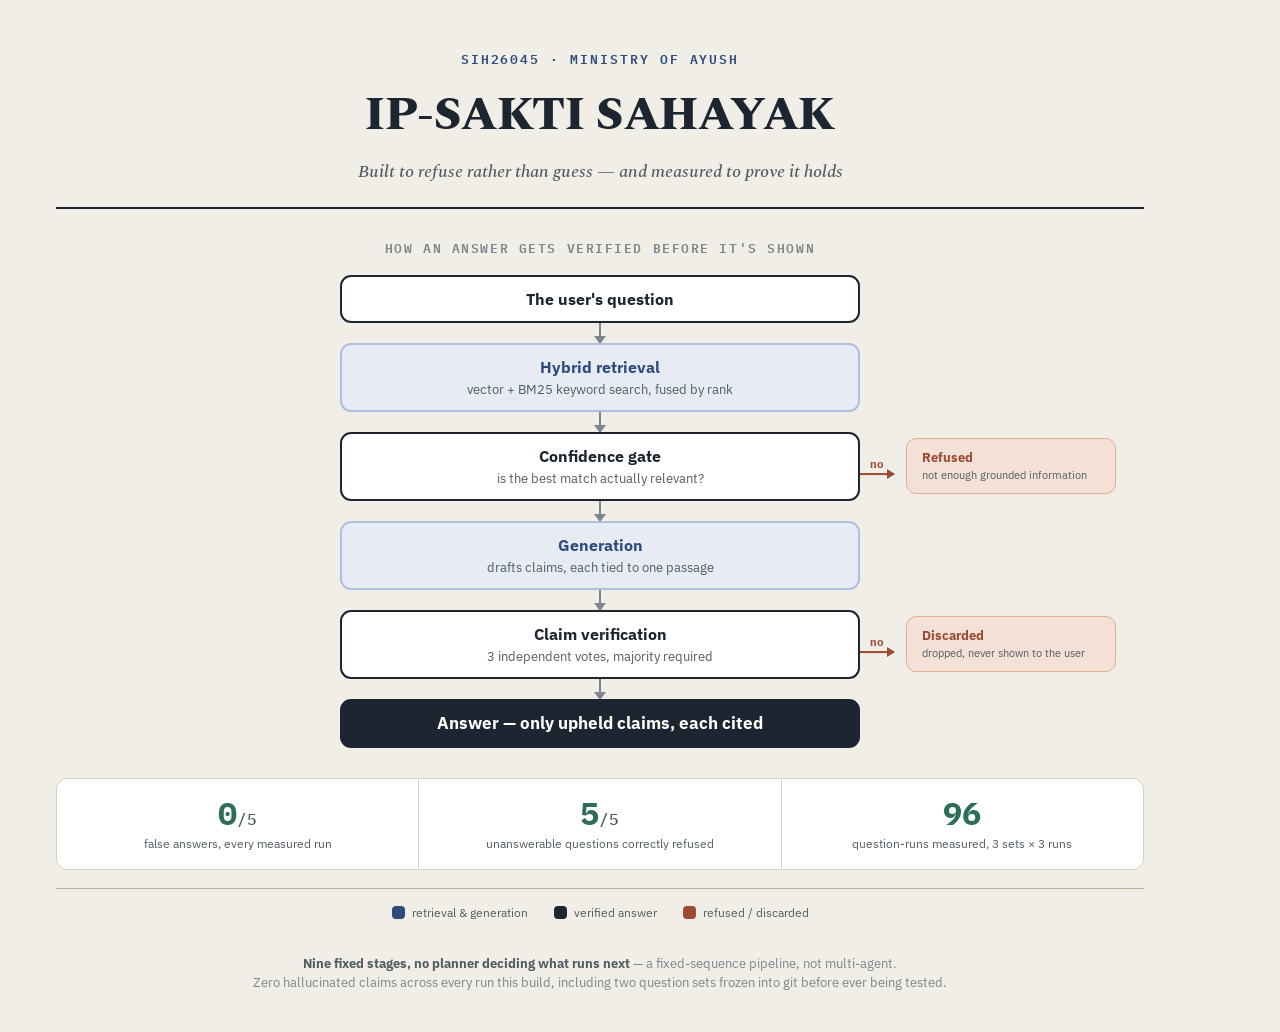
==== docs/assets/src/linkedin-pipeline.html @ 7663945b "Fix pipeline diagram centering/box-size bug; add a short LinkedIn version The comprehensive poster h" ====
<!doctype html>
<html lang="en">
<head>
<meta charset="utf-8">
<title>linkedin</title>
<style>
  @import url('https://fonts.googleapis.com/css2?family=Spectral:wght@500;600;700;800&family=IBM+Plex+Sans:wght@400;500;600;700&family=IBM+Plex+Mono:wght@400;500;600;700&display=swap');

  :root{
    --paper:#F0EEE6; --panel:#FFFFFF; --ink:#1C2530; --ink-soft:#525C63; --ink-faint:#7C868C;
    --line:#D7D2C2; --line-strong:#B9B29A;
    --indigo:#2F4B7C; --indigo-soft:#E6EBF4; --indigo-line:#AEC0DE;
    --brass:#8F6C2A; --brass-soft:#F2E9D2; --brass-line:#D9C593;
    --sage:#2E6E58; --sage-soft:#DFEEE6; --sage-line:#9FCBB3;
    --rust:#9C4A32; --rust-soft:#F3E1D8; --rust-line:#E0AC93;
  }
  *{ box-sizing:border-box; }
  html,body{ margin:0; padding:0; }
  body{ width:1200px; background:var(--paper); color:var(--ink); font-family:'IBM Plex Sans',system-ui,sans-serif; -webkit-font-smoothing:antialiased; }
  .sheet{ padding:48px 56px 40px; }

  header{ text-align:center; padding-bottom:22px; border-bottom:2.5px solid var(--ink); margin-bottom:28px; }
  .eyebrow{ font-family:'IBM Plex Mono',monospace; font-size:13px; letter-spacing:.15em; text-transform:uppercase; color:var(--indigo); margin:0 0 10px; font-weight:600; }
  h1{ font-family:'Spectral',Georgia,serif; font-weight:800; font-size:46px; letter-spacing:-.01em; margin:0 0 8px; color:var(--ink); }
  .dek{ font-family:'Spectral',Georgia,serif; font-style:italic; font-weight:500; font-size:18px; color:var(--ink-soft); margin:0; }

  h2.sec{ font-family:'IBM Plex Mono',monospace; font-size:13px; letter-spacing:.12em; text-transform:uppercase; color:var(--ink-faint); font-weight:600; margin:0 0 16px; text-align:center; }

  .flow{ display:flex; flex-direction:column; width:520px; margin:0 auto; }
  .fnode{ width:520px; background:var(--panel); border:2px solid var(--ink); border-radius:11px; padding:12px 22px;
          text-align:center; position:relative; z-index:2; display:flex; flex-direction:column; justify-content:center; min-height:48px; }
  .fnode .t{ font-weight:700; font-size:16px; color:var(--ink); line-height:1.25; }
  .fnode .s{ font-size:12.5px; color:var(--ink-soft); line-height:1.35; margin-top:4px; }
  .fnode.indigo{ background:var(--indigo-soft); border-color:var(--indigo-line); }
  .fnode.indigo .t{ color:var(--indigo); }
  .fnode.final{ background:var(--ink); border-color:var(--ink); }
  .fnode.final .t{ color:#fff; font-size:17px; }
  .fnode.final .s{ color:#CBD3D8; }

  .connector{ width:2px; height:20px; background:var(--ink-faint); align-self:center; position:relative; z-index:1; }
  .connector::after{ content:""; position:absolute; bottom:-1px; left:50%; transform:translateX(-50%); width:0; height:0; border-left:6px solid transparent; border-right:6px solid transparent; border-top:8px solid var(--ink-faint); }

  .branch-wrap{ position:relative; }
  .branch-group{ position:absolute; top:50%; left:520px; transform:translateY(-50%); display:flex; align-items:center; gap:12px; }
  .bline-col{ display:flex; flex-direction:column; align-items:center; }
  .blabel{ font-family:'IBM Plex Mono',monospace; font-size:10.5px; font-weight:700; color:var(--rust); margin-bottom:2px; white-space:nowrap; }
  .bline{ width:34px; height:2px; background:var(--rust); position:relative; }
  .bline::after{ content:""; position:absolute; right:-1px; top:50%; transform:translateY(-50%); width:0; height:0; border-top:5px solid transparent; border-bottom:5px solid transparent; border-left:8px solid var(--rust); }
  .exit{ width:210px; background:var(--rust-soft); border:1.5px solid var(--rust-line); border-radius:10px; padding:10px 15px; text-align:left; }
  .exit .t{ font-weight:700; font-size:13px; color:var(--rust); margin-bottom:2px; }
  .exit .s{ font-size:11px; color:var(--ink-soft); line-height:1.35; }

  .stats{ display:grid; grid-template-columns:repeat(3,1fr); gap:1px; background:var(--line); border:1px solid var(--line); border-radius:11px; overflow:hidden; margin:30px 0 18px; }
  .stat{ background:var(--panel); padding:18px 14px; text-align:center; }
  .stat .n{ font-family:'IBM Plex Mono',monospace; font-variant-numeric:tabular-nums; font-weight:700; font-size:32px; color:var(--sage); line-height:1; }
  .stat .n small{ font-size:16px; color:var(--ink-soft); font-weight:500; }
  .stat .l{ font-size:11.5px; color:var(--ink-soft); margin-top:7px; line-height:1.35; }

  .legend{ display:flex; justify-content:center; gap:26px; padding:16px 0; border-top:1.5px solid var(--line-strong); font-size:12px; color:var(--ink-soft); }
  .legend .item{ display:flex; align-items:center; gap:7px; }
  .sw{ width:13px; height:13px; border-radius:4px; flex:none; }

  footer{ text-align:center; padding-top:18px; }
  footer p{ font-size:12.5px; color:var(--ink-faint); margin:0; line-height:1.5; }
  footer b{ color:var(--ink-soft); }
</style>
</head>
<body>
<div class="sheet">

  <header>
    <p class="eyebrow">SIH26045 &middot; Ministry of Ayush</p>
    <h1>IP&#8209;SAKTI SAHAYAK</h1>
    <p class="dek">Built to refuse rather than guess &mdash; and measured to prove it holds</p>
  </header>

  <h2 class="sec">How an answer gets verified before it's shown</h2>
  <div class="flow">

    <div class="fnode"><div class="t">The user's question</div></div>
    <div class="connector"></div>

    <div class="fnode indigo">
      <div class="t">Hybrid retrieval</div>
      <div class="s">vector + BM25 keyword search, fused by rank</div>
    </div>
    <div class="connector"></div>

    <div class="branch-wrap">
      <div class="fnode" style="border-width:2.5px;">
        <div class="t">Confidence gate</div>
        <div class="s">is the best match actually relevant?</div>
      </div>
      <div class="branch-group">
        <div class="bline-col"><span class="blabel">no</span><div class="bline"></div></div>
        <div class="exit"><div class="t">Refused</div><div class="s">not enough grounded information</div></div>
      </div>
    </div>
    <div class="connector"></div>

    <div class="fnode indigo">
      <div class="t">Generation</div>
      <div class="s">drafts claims, each tied to one passage</div>
    </div>
    <div class="connector"></div>

    <div class="branch-wrap">
      <div class="fnode" style="border-width:2.5px;">
        <div class="t">Claim verification</div>
        <div class="s">3 independent votes, majority required</div>
      </div>
      <div class="branch-group">
        <div class="bline-col"><span class="blabel">no</span><div class="bline"></div></div>
        <div class="exit"><div class="t">Discarded</div><div class="s">dropped, never shown to the user</div></div>
      </div>
    </div>
    <div class="connector"></div>

    <div class="fnode final">
      <div class="t">Answer &mdash; only upheld claims, each cited</div>
    </div>
  </div>

  <div class="stats">
    <div class="stat"><div class="n">0<small>/5</small></div><div class="l">false answers, every measured run</div></div>
    <div class="stat"><div class="n">5<small>/5</small></div><div class="l">unanswerable questions correctly refused</div></div>
    <div class="stat"><div class="n">96</div><div class="l">question&#8209;runs measured, 3 sets &times; 3 runs</div></div>
  </div>

  <div class="legend">
    <div class="item"><span class="sw" style="background:var(--indigo)"></span>retrieval &amp; generation</div>
    <div class="item"><span class="sw" style="background:var(--ink)"></span>verified answer</div>
    <div class="item"><span class="sw" style="background:var(--rust)"></span>refused / discarded</div>
  </div>

  <footer>
    <p><b>Nine fixed stages, no planner deciding what runs next</b> &mdash; a fixed&#8209;sequence pipeline, not multi&#8209;agent.<br>Zero hallucinated claims across every run this build, including two question sets frozen into git before ever being tested.</p>
  </footer>

</div>
</body>
</html>
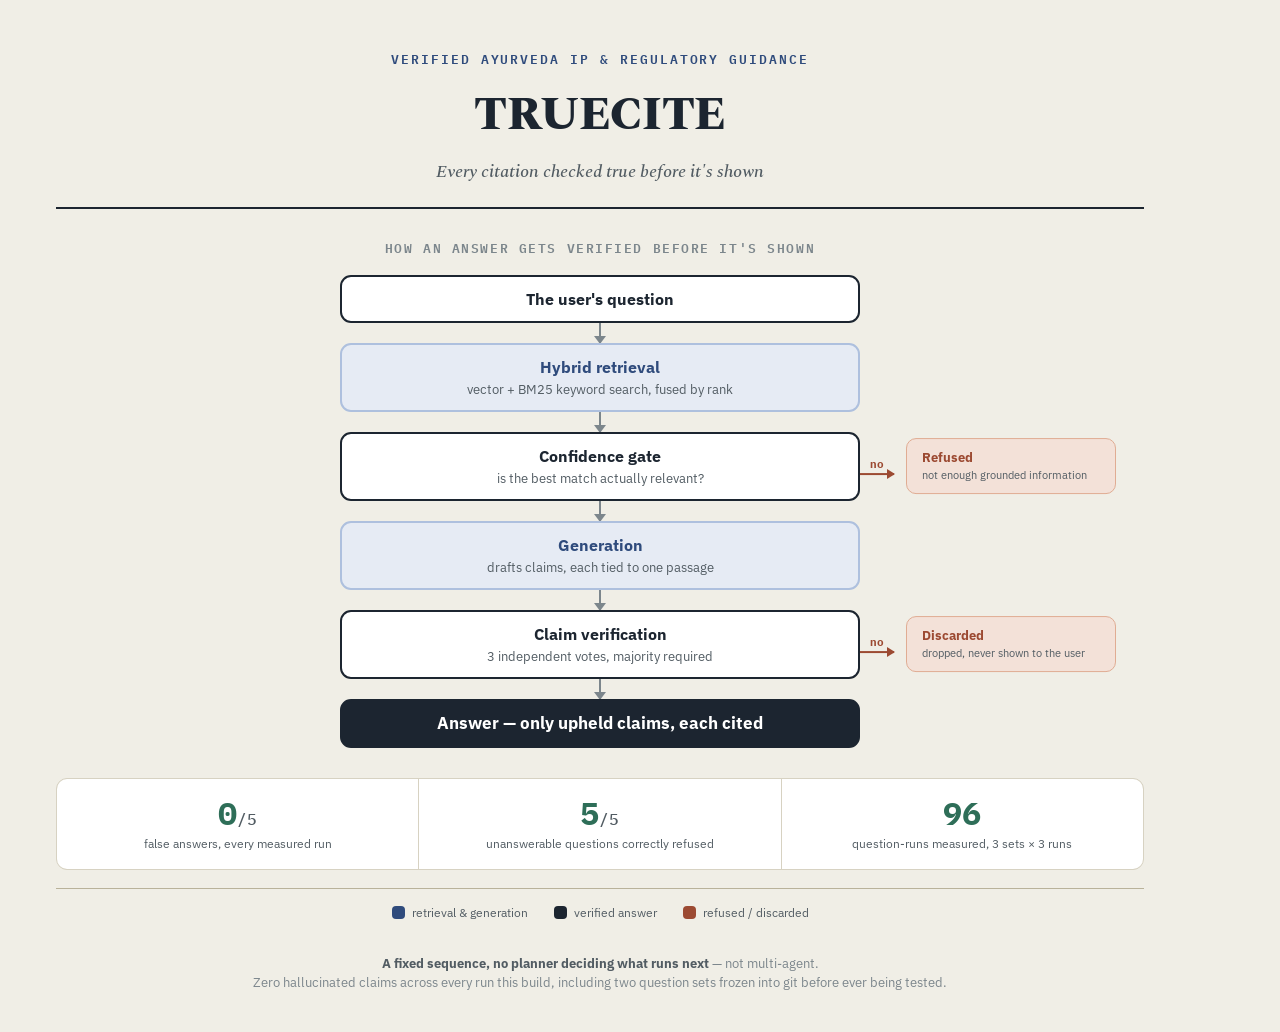
==== commit bc8481ae: "Rename to TrueCite; strip the poster down to flowchart-only Renamed the product's public identity to" ====
--- a/docs/assets/src/linkedin-pipeline.html
+++ b/docs/assets/src/linkedin-pipeline.html
@@ -69,9 +69,9 @@
 <div class="sheet">
 
   <header>
-    <p class="eyebrow">SIH26045 &middot; Ministry of Ayush</p>
-    <h1>IP&#8209;SAKTI SAHAYAK</h1>
-    <p class="dek">Built to refuse rather than guess &mdash; and measured to prove it holds</p>
+    <p class="eyebrow">Verified Ayurveda IP &amp; Regulatory Guidance</p>
+    <h1>TRUECITE</h1>
+    <p class="dek">Every citation checked true before it's shown</p>
   </header>
 
   <h2 class="sec">How an answer gets verified before it's shown</h2>
@@ -134,7 +134,7 @@
   </div>
 
   <footer>
-    <p><b>Nine fixed stages, no planner deciding what runs next</b> &mdash; a fixed&#8209;sequence pipeline, not multi&#8209;agent.<br>Zero hallucinated claims across every run this build, including two question sets frozen into git before ever being tested.</p>
+    <p><b>A fixed sequence, no planner deciding what runs next</b> &mdash; not multi&#8209;agent.<br>Zero hallucinated claims across every run this build, including two question sets frozen into git before ever being tested.</p>
   </footer>
 
 </div>
